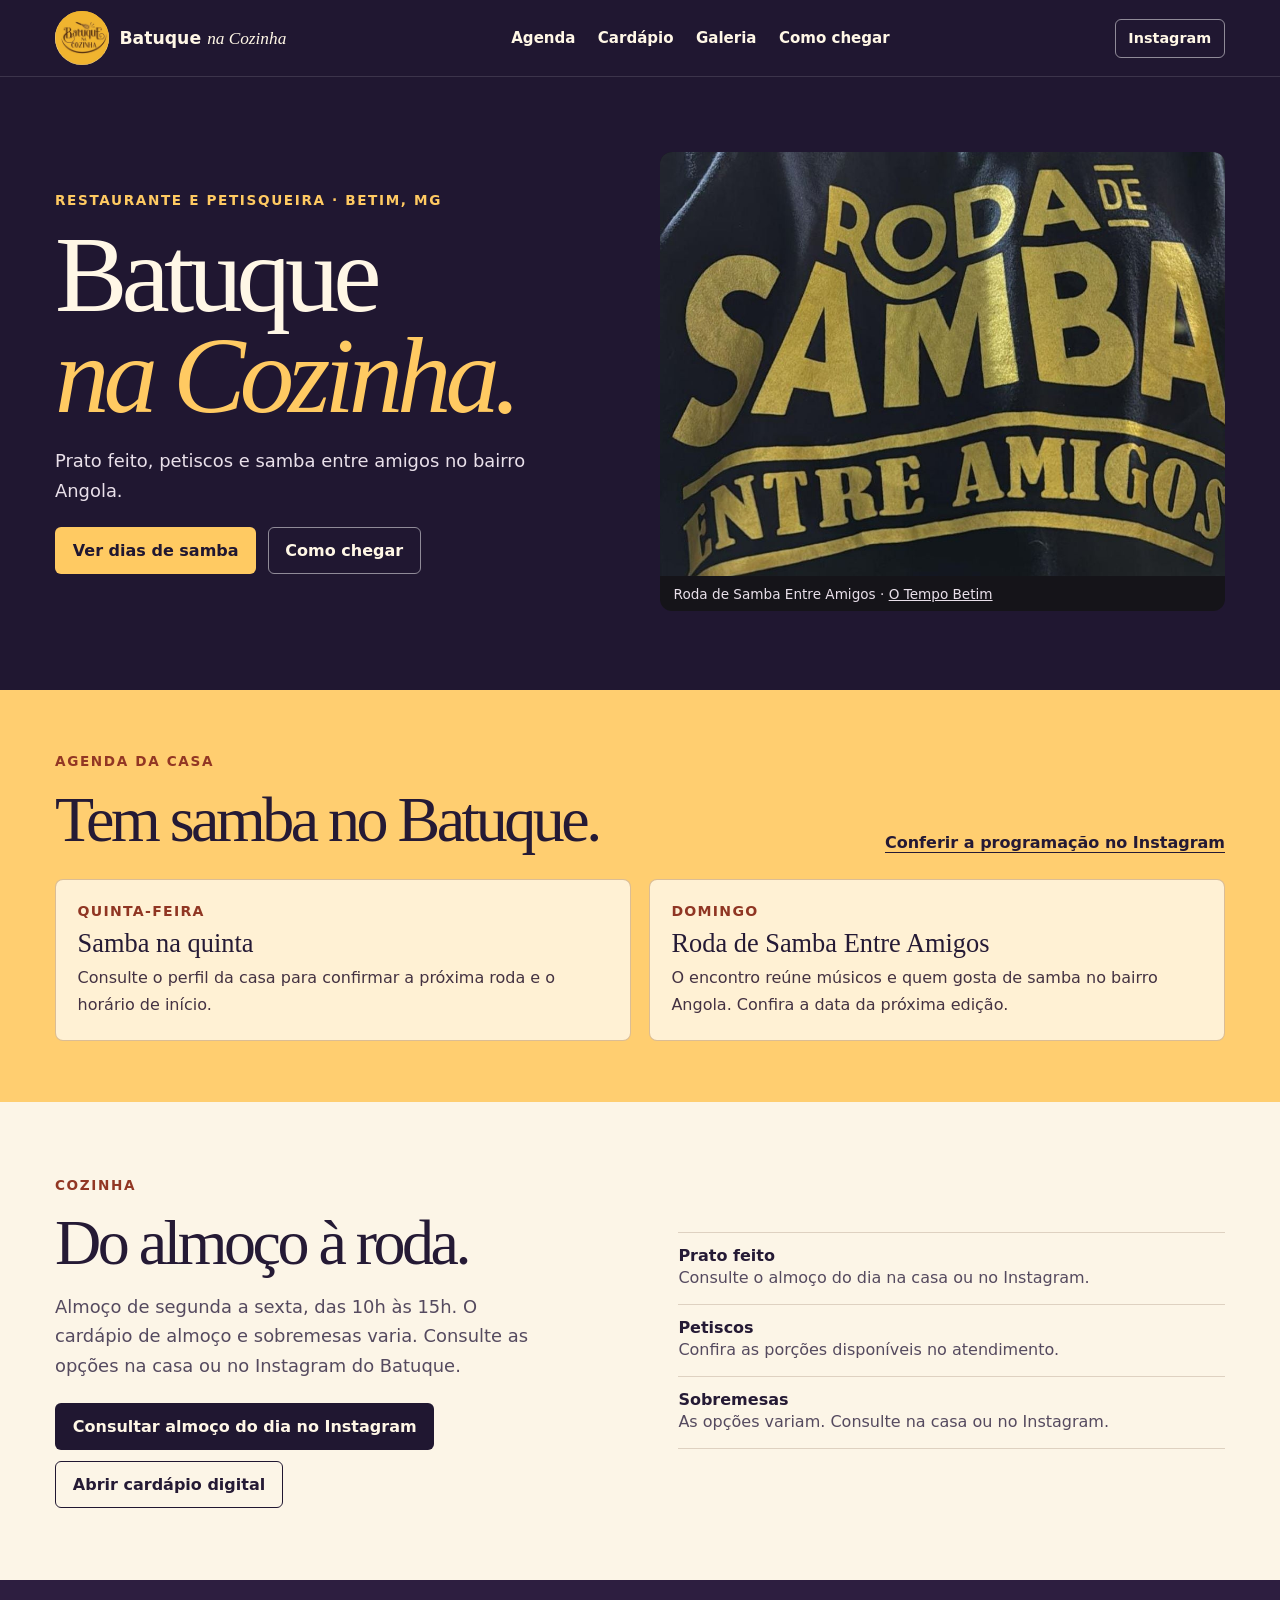
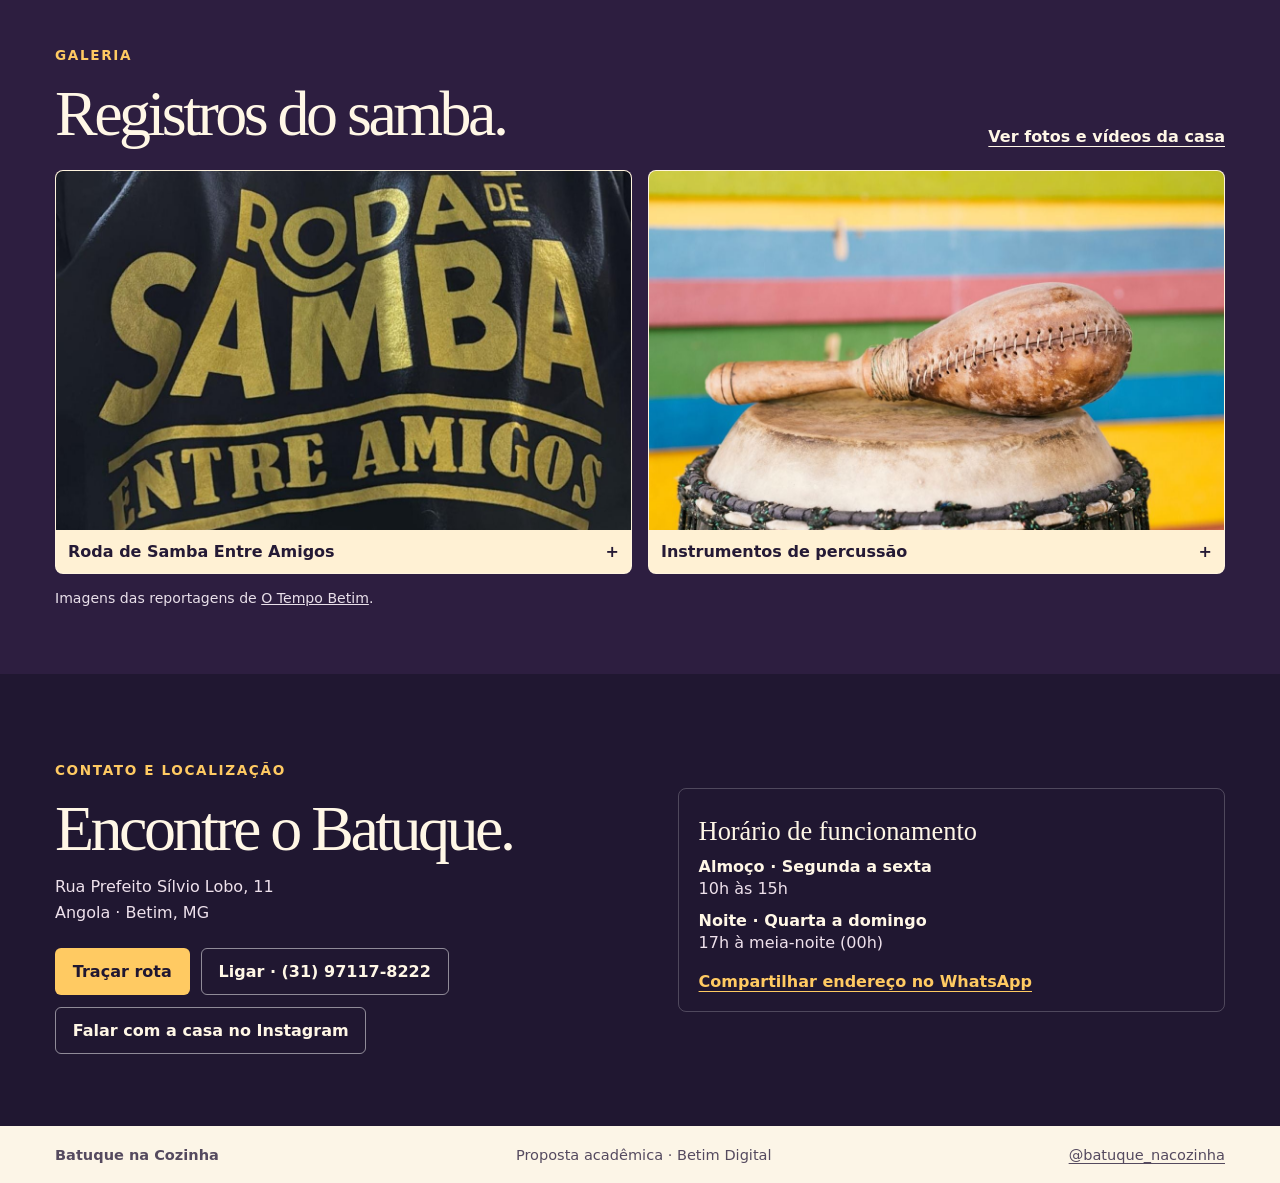
==== index.html @ e4aea6a5 "Adiciona o site do Batuque na Cozinha" ====
<!doctype html>
<html lang="pt-BR"><head><meta charset="utf-8"><meta name="viewport" content="width=device-width,initial-scale=1"><meta name="robots" content="noindex"><meta name="description" content="Batuque na Cozinha, restaurante e petisqueira no bairro Angola, em Betim. Conheça a roda de samba e veja como chegar."><title>Batuque na Cozinha | Samba e petiscos em Betim</title><link rel="stylesheet" href="styles.css"><script src="site.js" defer></script></head>
<body>
<a class="skip" href="#conteudo">Ir para o conteúdo</a>
<header><div class="shell nav">
<a href="#inicio" class="brand"><span class="emblem"><img src="assets/logo-batuque.png" width="720" height="1600" alt=""></span><span>Batuque <i>na Cozinha</i></span></a>
<nav aria-label="Menu principal"><a href="#agenda">Agenda</a><a href="cardapio.html">Cardápio</a><a href="#galeria">Galeria</a><a href="#visita">Como chegar</a></nav>
<a class="btn outlined header-instagram" href="https://www.instagram.com/batuque_nacozinha/">Instagram</a>
</div></header>
<main id="conteudo">
<section class="hero" id="inicio"><div class="shell hero-grid">
<div class="hero-copy"><p class="eyebrow">Restaurante e petisqueira · Betim, MG</p><h1>Batuque <em>na Cozinha.</em></h1><p class="lead">Prato feito, petiscos e samba entre amigos no bairro Angola.</p>
<div class="actions"><a class="btn primary" href="#agenda">Ver dias de samba</a><a class="btn outlined" href="#visita">Como chegar</a></div></div>
<figure class="hero-figure"><img src="assets/roda-0.jpg" width="1200" height="800" alt="Camiseta da Roda de Samba Entre Amigos com letras douradas" fetchpriority="high"><figcaption>Roda de Samba Entre Amigos · <a href="https://www.otempobetim.com.br/cultura/2026/8/27/roda-de-samba-entre-amigos-acontece-neste-domingo-em-betim.amp">O Tempo Betim</a></figcaption></figure>
</div></section>
<section class="agenda" id="agenda"><div class="shell">
<div class="section-head"><div><p class="eyebrow">Agenda da casa</p><h2>Tem samba no Batuque.</h2></div><a class="under" href="https://www.instagram.com/batuque_nacozinha/">Conferir a programação no Instagram</a></div>
<div class="days"><article><span class="day">Quinta-feira</span><h3>Samba na quinta</h3><p>Consulte o perfil da casa para confirmar a próxima roda e o horário de início.</p></article><article><span class="day">Domingo</span><h3>Roda de Samba Entre Amigos</h3><p>O encontro reúne músicos e quem gosta de samba no bairro Angola. Confira a data da próxima edição.</p></article></div>
</div></section>
<section class="shell kitchen" id="cozinha">
  <div>
    <p class="eyebrow">Cozinha</p><h2>Do almoço à roda.</h2>
    <p class="lead">Almoço de segunda a sexta, das 10h às 15h. O cardápio de almoço e sobremesas varia. Consulte as opções na casa ou no Instagram do Batuque.</p>
    <div class="actions">
      <a class="btn dark" href="https://www.instagram.com/batuque_nacozinha/">Consultar almoço do dia no Instagram</a>
      <a class="btn menu-outline" href="cardapio.html">Abrir cardápio digital</a>
    </div>
  </div>
  <dl class="menu-list"><div><dt>Prato feito</dt><dd>Consulte o almoço do dia na casa ou no Instagram.</dd></div><div><dt>Petiscos</dt><dd>Confira as porções disponíveis no atendimento.</dd></div><div><dt>Sobremesas</dt><dd>As opções variam. Consulte na casa ou no Instagram.</dd></div></dl>
</section>
<section class="gallery" id="galeria"><div class="shell"><div class="section-head"><div><p class="eyebrow">Galeria</p><h2>Registros do samba.</h2></div><a class="under" href="https://www.instagram.com/batuque_nacozinha/">Ver fotos e vídeos da casa</a></div>
<div class="photo-grid">
<button type="button" class="photo" data-caption="Roda de Samba Entre Amigos"><img src="assets/roda-0.jpg" width="1200" height="800" loading="lazy" alt="Estampa dourada da Roda de Samba Entre Amigos"><span>Roda de Samba Entre Amigos <b aria-hidden="true">+</b></span></button>
<button type="button" class="photo" data-caption="Instrumentos de percussão"><img src="assets/roda-1.jpg" width="1200" height="800" loading="lazy" alt="Instrumentos de percussão sobre fundo de madeira colorida"><span>Instrumentos de percussão <b aria-hidden="true">+</b></span></button>
</div><p class="credit">Imagens das reportagens de <a href="https://www.otempobetim.com.br/cultura/2025/10/2/roda-de-samba-entre-amigos-anima-domingo-no-bairro-angola">O Tempo Betim</a>.</p>
</div></section>
<section class="visit" id="visita"><div class="shell visit-grid"><div><p class="eyebrow">Contato e localização</p><h2>Encontre o Batuque.</h2><p>Rua Prefeito Sílvio Lobo, 11<br>Angola · Betim, MG</p><div class="actions"><a class="btn primary" href="https://www.google.com/maps/dir/?api=1&amp;destination=Rua+Prefeito+S%C3%ADlvio+Lobo+11%2C+Angola%2C+Betim+MG">Traçar rota</a><a class="btn outlined" href="tel:+5531971178222">Ligar · (31) 97117-8222</a><a class="btn outlined" href="https://www.instagram.com/batuque_nacozinha/">Falar com a casa no Instagram</a></div></div>
<div class="visit-info" id="horarios"><h3>Horário de funcionamento</h3>
<dl class="opening-hours">
            <div><dt>Almoço · Segunda a sexta</dt><dd><time datetime="10:00">10h</time> às <time datetime="15:00">15h</time></dd></div>
            <div><dt>Noite · Quarta a domingo</dt><dd><time datetime="17:00">17h</time> à <time datetime="00:00">meia-noite (00h)</time></dd></div>
          </dl>
<a class="under" href="https://wa.me/?text=Batuque%20na%20Cozinha%20%E2%80%94%20Rua%20Prefeito%20S%C3%ADlvio%20Lobo%2C%2011%2C%20Angola%2C%20Betim%2FMG">Compartilhar endereço no WhatsApp</a></div></div></section>
</main>
<footer><div class="shell footer"><strong>Batuque na Cozinha</strong><span>Proposta acadêmica · Betim Digital</span><a href="https://www.instagram.com/batuque_nacozinha/">@batuque_nacozinha</a></div></footer>
<dialog id="foto" aria-labelledby="legenda"><div class="dialog-head"><strong id="legenda"></strong><form method="dialog"><button class="btn dark">Fechar</button></form></div><img id="foto-ampliada" alt=""></dialog>
</body></html>
---- styles.css ----
:root{color-scheme:light;--dark:#201731;--deep:#2d1e40;--cream:#fcf5e7;--gold:#ffca62;--orange:#bd462f;--ink:#251a35;--muted:#554a5f;--line:#ded1c1;font-family:"Segoe UI",system-ui,sans-serif;background:var(--cream);color:var(--ink)}
*,*::before,*::after{box-sizing:border-box}body,h1,h2,h3,p,figure,dl,dd{margin:0}img{display:block;max-width:100%}p,dd{line-height:1.65}a{color:inherit}button{font:inherit}section[id]{scroll-margin-top:1rem}.shell{width:min(1170px,calc(100% - 3rem));margin-inline:auto}.skip{position:absolute;left:1rem;top:-6rem;padding:.7rem;background:white;z-index:3}.skip:focus{top:1rem}:focus-visible{outline:3px solid #b04f03;outline-offset:4px}
header{background:var(--dark);color:#fff7e6;border-bottom:1px solid #ffffff20}.nav{min-height:76px;display:flex;align-items:center;justify-content:space-between;gap:1rem}.brand{display:flex;align-items:center;gap:.65rem;font-weight:750;font-size:1.08rem;text-decoration:none}.brand i{font-family:Georgia,serif;font-weight:normal}.emblem{position:relative;display:block;flex:0 0 54px;width:54px;aspect-ratio:1;overflow:hidden;border-radius:50%;background:#f0b329}.emblem img{position:absolute;max-width:none;width:152.54%;height:auto;left:-26.27%;top:-119.7%}.nav nav{display:flex;flex-wrap:wrap;gap:1.4rem}.nav nav a{text-decoration:none;font-weight:650;font-size:.94rem}.nav nav a:hover{text-decoration:underline}
.btn{min-height:47px;padding:.68rem 1.05rem;border:1px solid transparent;border-radius:6px;display:inline-flex;justify-content:center;align-items:center;text-align:center;color:inherit;text-decoration:none;cursor:pointer;font-weight:750}.btn.primary{color:var(--dark);background:var(--gold)}.btn.primary:hover{background:#ffe0a0}.btn.outlined{border-color:#ffffff80;color:#fff7e6;background:transparent}.btn.outlined:hover{background:#ffffff13}.btn.dark{background:var(--dark);color:#fff7e6}.btn.dark:hover{background:#483452}.header-instagram{min-height:39px;padding:.42rem .8rem;font-size:.9rem}.actions{display:flex;flex-wrap:wrap;gap:.7rem;margin-top:1.35rem}
.hero{background:var(--dark);color:#fff7e6}.hero-grid{display:grid;grid-template-columns:1fr 1fr;gap:2.5rem;align-items:center;padding-block:4.7rem 4.9rem}.eyebrow{text-transform:uppercase;letter-spacing:.12em;font-size:.85rem;font-weight:780;color:#923724;margin-bottom:.9rem}.hero .eyebrow,.visit .eyebrow,.gallery .eyebrow{color:var(--gold)}h1,h2{font:normal clamp(2.7rem,5vw,4.7rem)/1.02 Georgia,serif;letter-spacing:-.055em}h1{font-size:clamp(4rem,8.5vw,7.6rem);line-height:.9}h1 em{display:block;color:var(--gold);margin-top:.2rem}.lead{font-size:1.12rem;max-width:44ch}.hero .lead{margin-top:1.3rem;color:#e9e0ea}.hero-figure{border-radius:12px;overflow:hidden;background:#151419}.hero-figure img{width:100%;height:auto;aspect-ratio:4/3;object-fit:cover}.hero-figure figcaption{padding:.6rem .85rem;color:#e9e0ea;font-size:.85rem}
.agenda{background:#ffce70;padding-block:3.8rem}.section-head{display:flex;justify-content:space-between;align-items:end;gap:1rem;flex-wrap:wrap}.under{font-weight:750;text-underline-offset:.25em}.days{display:grid;grid-template-columns:1fr 1fr;gap:1.1rem;margin-top:1.65rem}.days article{background:#fff1d4;border:1px solid #a3693263;border-radius:8px;padding:1.35rem}.day{color:#903623;text-transform:uppercase;font-weight:800;font-size:.88rem;letter-spacing:.09em}.days h3,.visit-info h3{font:normal 1.65rem/1.16 Georgia,serif;margin:.45rem 0}.days p{color:#443242}
.kitchen,.visit-grid{display:grid;grid-template-columns:1fr 1fr;gap:clamp(1.6rem,6vw,5rem);padding-block:4.5rem;align-items:center}.kitchen .lead{color:var(--muted);margin:1rem 0 1.4rem}.menu-list>div{border-top:1px solid var(--line);padding:.8rem 0}.menu-list>div:last-child{border-bottom:1px solid var(--line)}dt{font-weight:750}dd{color:var(--muted)}
.gallery{background:var(--deep);color:#fff7e6;padding-block:4rem}.photo-grid{display:grid;grid-template-columns:repeat(2,minmax(0,1fr));gap:1rem;margin-top:1.5rem}.photo{display:block;text-align:left;overflow:hidden;border:1px solid #ffffff38;border-radius:8px;background:#fff1d4;color:var(--ink);padding:0;cursor:pointer}.photo:hover{border-color:var(--gold)}.photo img{width:100%;aspect-ratio:16/10;height:auto;object-fit:cover}.photo>span{display:flex;justify-content:space-between;gap:.6rem;padding:.75rem;font-weight:700}.credit{font-size:.88rem;margin-top:.8rem;color:#e9e0ea}
.visit{background:var(--dark);color:#fff7e6}.visit p{margin-top:.8rem;color:#eee1ec}.visit-info{border:1px solid #ffffff36;border-radius:8px;padding:1.2rem}.visit-info a{display:inline-block;margin-top:1rem;color:var(--gold)}.footer{display:flex;justify-content:space-between;gap:.6rem 1rem;flex-wrap:wrap;padding-block:1.25rem;color:var(--muted);font-size:.91rem}.footer a{text-underline-offset:.2em}
dialog{width:min(850px,calc(100% - 2rem));max-height:92vh;background:var(--cream);border:0;border-radius:10px;padding:.85rem;color:var(--ink)}dialog::backdrop{background:#140c20dd}.dialog-head{display:flex;justify-content:space-between;gap:.6rem;align-items:center;margin-bottom:.7rem}#foto-ampliada{max-height:74vh;object-fit:contain;margin:auto}
@media(max-width:760px){.shell{width:calc(100% - 2rem)}.nav{flex-wrap:wrap;min-height:0;padding-block:.7rem;gap:.65rem}.nav nav{width:100%;order:3;gap:.7rem 1rem}.nav nav a{font-size:.9rem}.hero-grid,.kitchen,.visit-grid{grid-template-columns:1fr;gap:1.45rem;padding-block:2.45rem}.hero-figure img{aspect-ratio:16/10}h1{font-size:clamp(3.55rem,14vw,6rem)}.agenda,.gallery{padding-block:2.45rem}.days{grid-template-columns:1fr;gap:.7rem}.photo>span{font-size:.88rem}.footer{flex-direction:column}}
@media(max-width:355px){.header-instagram{display:none}.photo-grid{grid-template-columns:1fr}}
.opening-hours{display:grid;gap:.55rem;margin-top:.65rem}
.visit .opening-hours dd{color:#eee1ec}
.btn.menu-outline{border-color:var(--dark)}
.btn.menu-outline:hover{background:#f2e5cf}
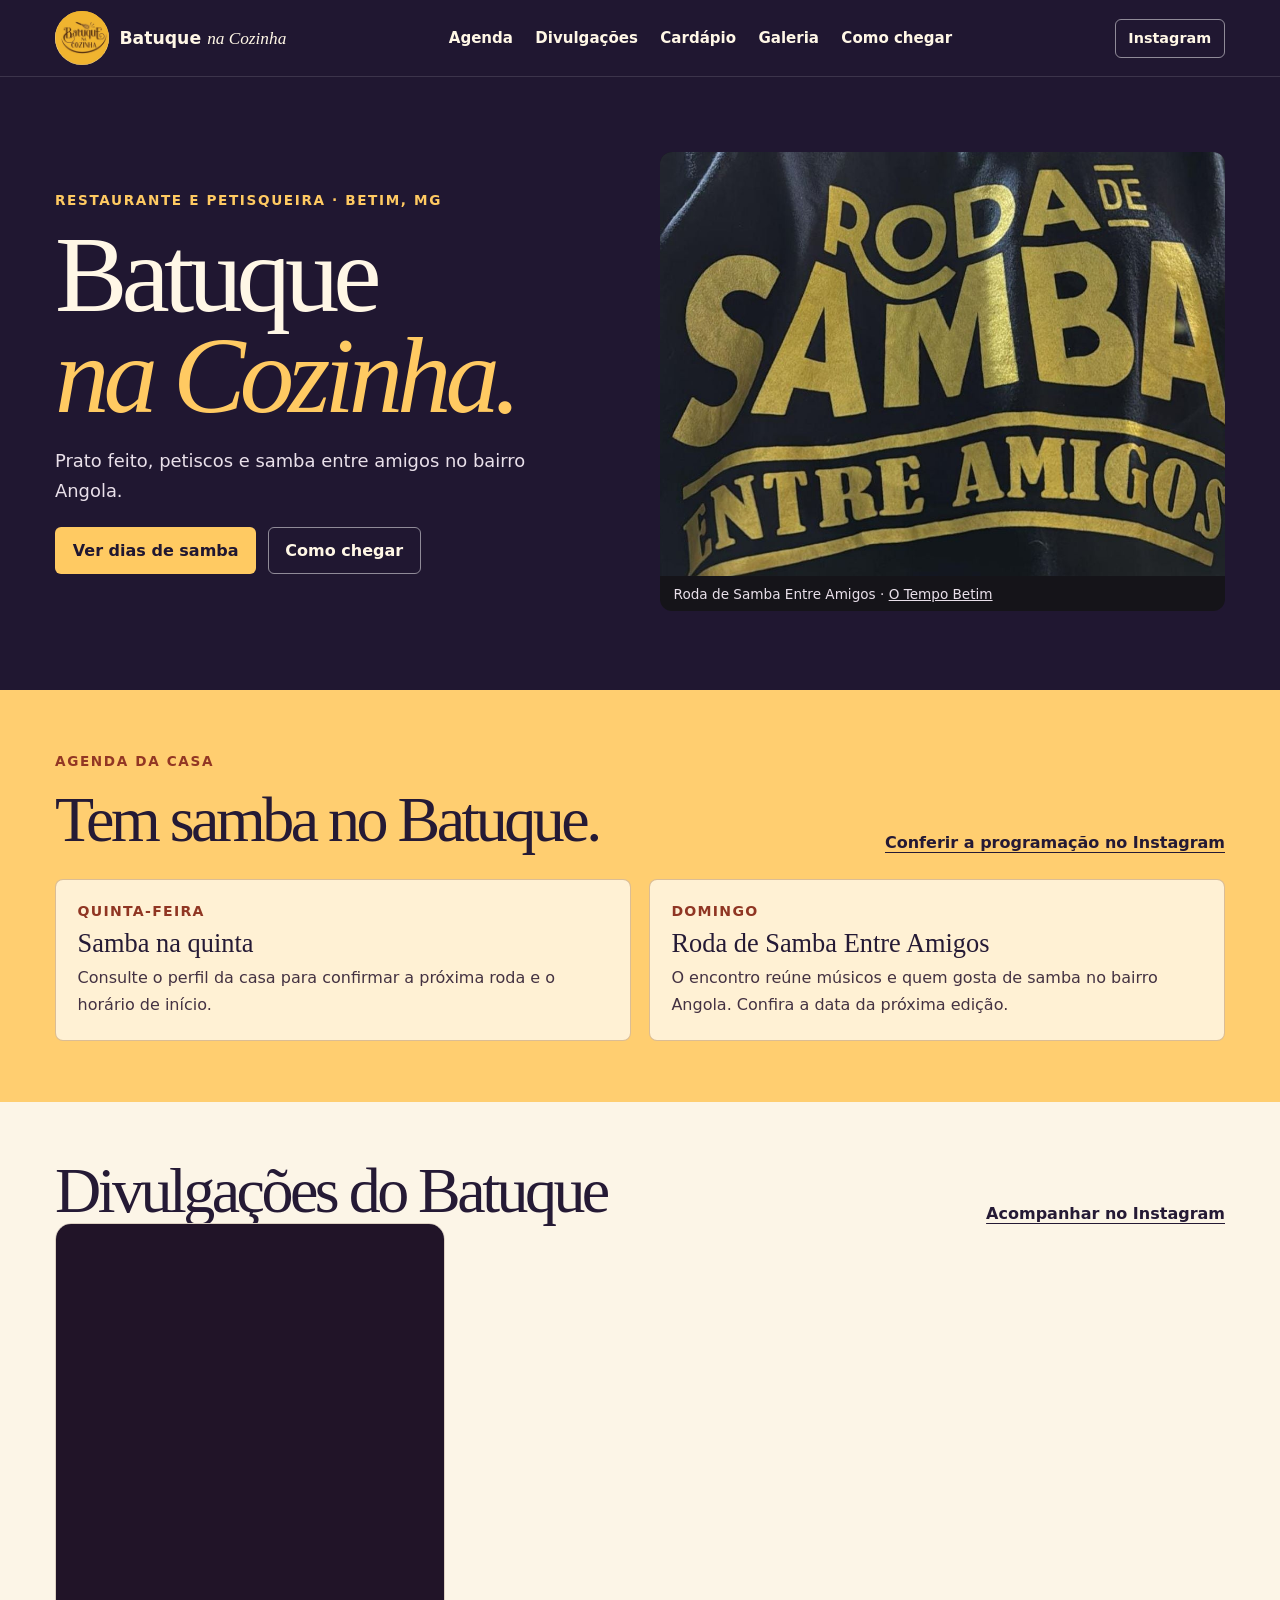
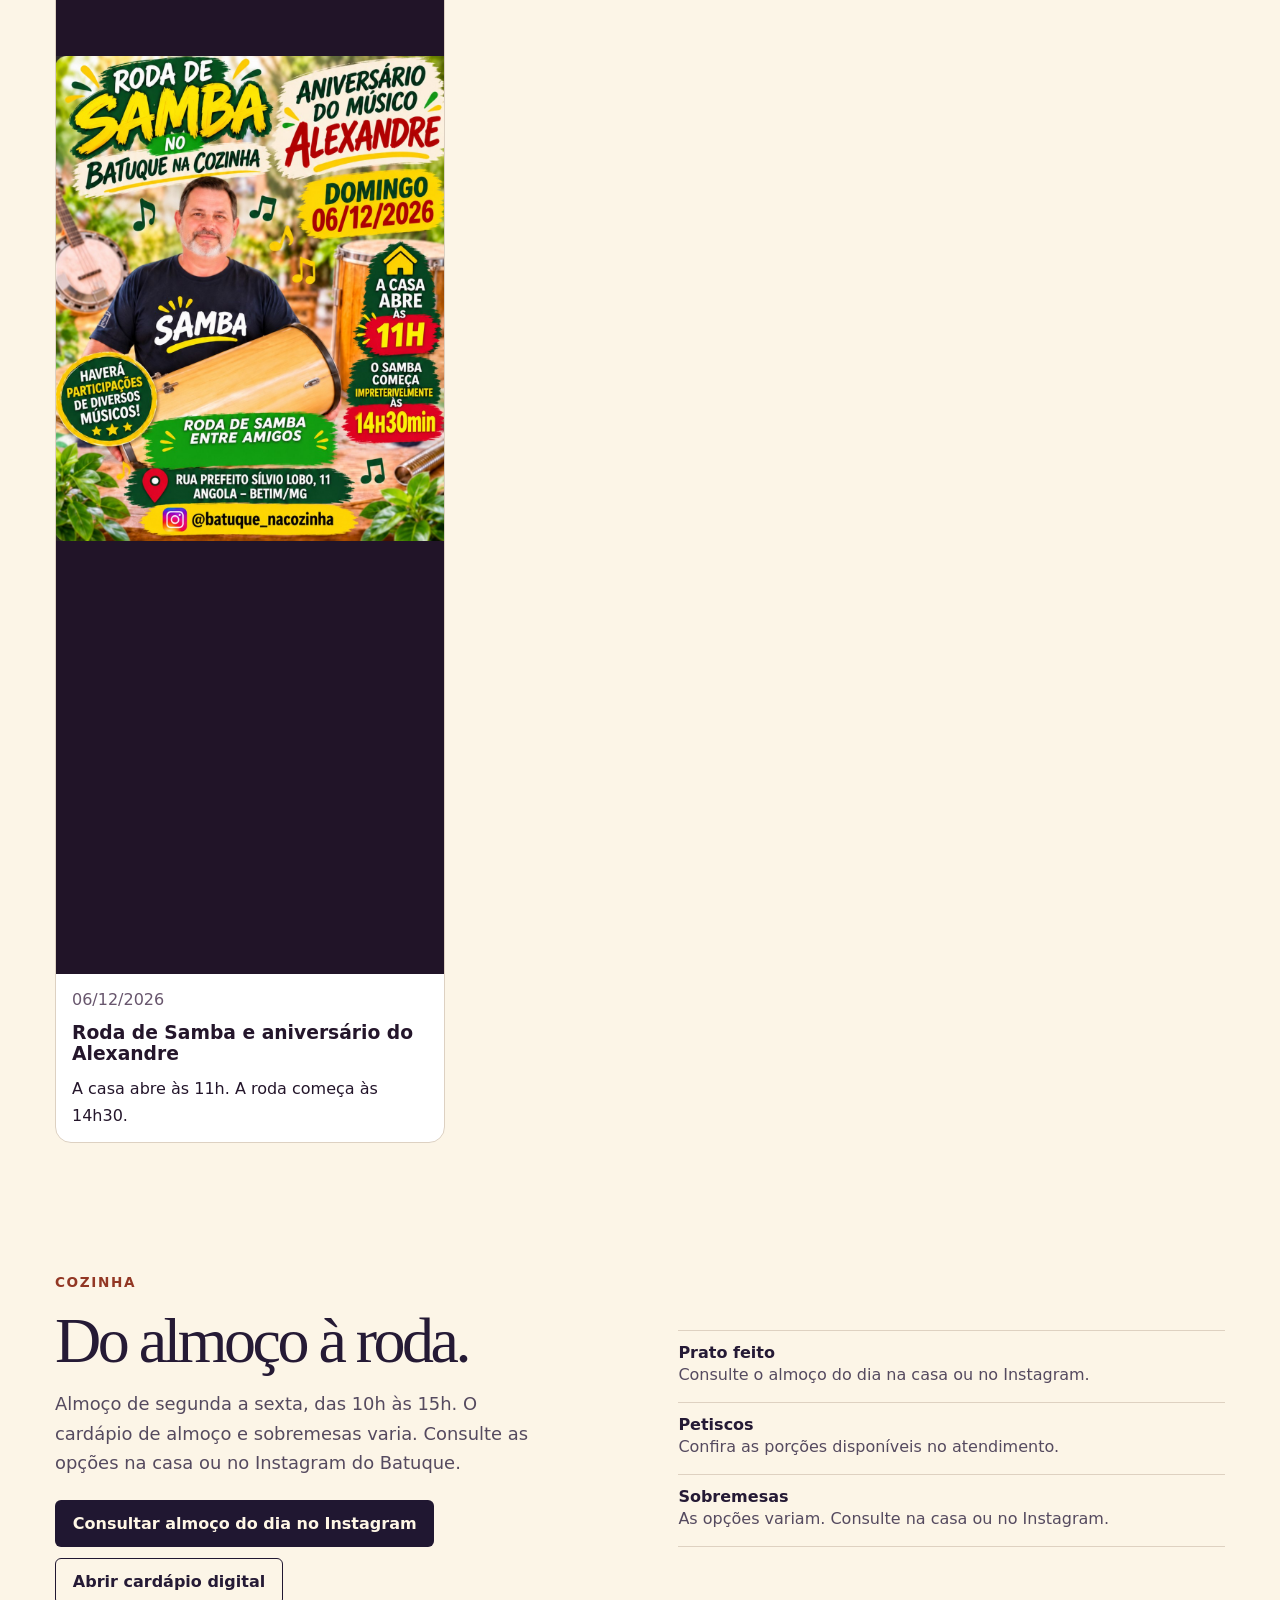
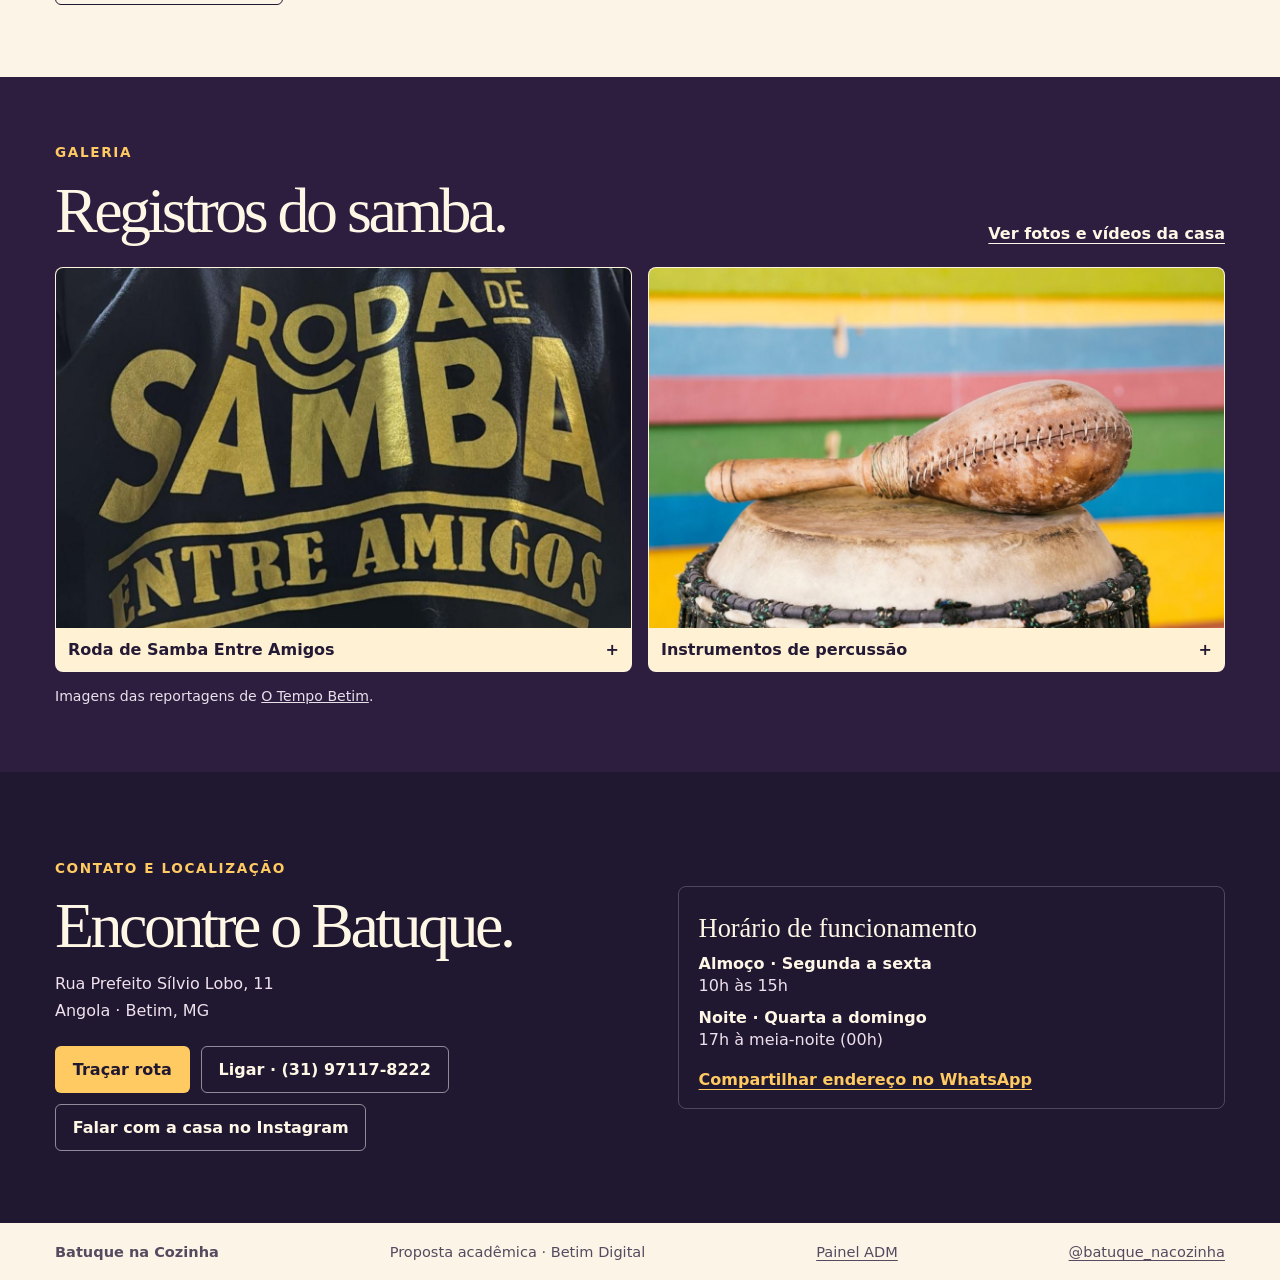
==== commit 621a7167: "Add files via upload" ====
--- a/index.html
+++ b/index.html
@@ -1,10 +1,10 @@
 <!doctype html>
-<html lang="pt-BR"><head><meta charset="utf-8"><meta name="viewport" content="width=device-width,initial-scale=1"><meta name="robots" content="noindex"><meta name="description" content="Batuque na Cozinha, restaurante e petisqueira no bairro Angola, em Betim. Conheça a roda de samba e veja como chegar."><title>Batuque na Cozinha | Samba e petiscos em Betim</title><link rel="stylesheet" href="styles.css"><script src="site.js" defer></script></head>
+<html lang="pt-BR"><head><meta charset="utf-8"><meta name="viewport" content="width=device-width,initial-scale=1"><meta name="robots" content="noindex"><meta name="description" content="Batuque na Cozinha, restaurante e petisqueira no bairro Angola, em Betim. Conheça a roda de samba e veja como chegar."><title>Batuque na Cozinha | Samba e petiscos em Betim</title><link rel="stylesheet" href="styles.css"><script src="site.js" defer></script><script src="divulgacoes.js" defer></script></head>
 <body>
 <a class="skip" href="#conteudo">Ir para o conteúdo</a>
 <header><div class="shell nav">
 <a href="#inicio" class="brand"><span class="emblem"><img src="assets/logo-batuque.png" width="720" height="1600" alt=""></span><span>Batuque <i>na Cozinha</i></span></a>
-<nav aria-label="Menu principal"><a href="#agenda">Agenda</a><a href="cardapio.html">Cardápio</a><a href="#galeria">Galeria</a><a href="#visita">Como chegar</a></nav>
+<nav aria-label="Menu principal"><a href="#agenda">Agenda</a><a href="#divulgacoes">Divulgações</a><a href="cardapio.html">Cardápio</a><a href="#galeria">Galeria</a><a href="#visita">Como chegar</a></nav>
 <a class="btn outlined header-instagram" href="https://www.instagram.com/batuque_nacozinha/">Instagram</a>
 </div></header>
 <main id="conteudo">
@@ -17,6 +17,13 @@
 <div class="section-head"><div><p class="eyebrow">Agenda da casa</p><h2>Tem samba no Batuque.</h2></div><a class="under" href="https://www.instagram.com/batuque_nacozinha/">Conferir a programação no Instagram</a></div>
 <div class="days"><article><span class="day">Quinta-feira</span><h3>Samba na quinta</h3><p>Consulte o perfil da casa para confirmar a próxima roda e o horário de início.</p></article><article><span class="day">Domingo</span><h3>Roda de Samba Entre Amigos</h3><p>O encontro reúne músicos e quem gosta de samba no bairro Angola. Confira a data da próxima edição.</p></article></div>
 </div></section>
+<section class="shell divulgacoes" id="divulgacoes">
+  <div class="section-head"><h2>Divulgações do Batuque</h2><a class="under" href="https://www.instagram.com/batuque_nacozinha/">Acompanhar no Instagram</a></div>
+  <div id="feed" class="feed">
+    <article><a href="assets/samba-06-12.jpg"><img src="assets/samba-06-12.jpg" width="1080" height="1350" loading="lazy" alt="Cartaz da roda de samba de 6 de dezembro"></a>
+    <time datetime="2026-12-06">06/12/2026</time><h3>Roda de Samba e aniversário do Alexandre</h3><p>A casa abre às 11h. A roda começa às 14h30.</p></article>
+  </div>
+</section>
 <section class="shell kitchen" id="cozinha">
   <div>
     <p class="eyebrow">Cozinha</p><h2>Do almoço à roda.</h2>
@@ -42,6 +49,7 @@
           </dl>
 <a class="under" href="https://wa.me/?text=Batuque%20na%20Cozinha%20%E2%80%94%20Rua%20Prefeito%20S%C3%ADlvio%20Lobo%2C%2011%2C%20Angola%2C%20Betim%2FMG">Compartilhar endereço no WhatsApp</a></div></div></section>
 </main>
-<footer><div class="shell footer"><strong>Batuque na Cozinha</strong><span>Proposta acadêmica · Betim Digital</span><a href="https://www.instagram.com/batuque_nacozinha/">@batuque_nacozinha</a></div></footer>
+<footer><div class="shell footer"><strong>Batuque na Cozinha</strong><span>Proposta acadêmica · Betim Digital</span><a href="admin.html">Painel ADM</a><a href="https://www.instagram.com/batuque_nacozinha/">@batuque_nacozinha</a></div></footer>
 <dialog id="foto" aria-labelledby="legenda"><div class="dialog-head"><strong id="legenda"></strong><form method="dialog"><button class="btn dark">Fechar</button></form></div><img id="foto-ampliada" alt=""></dialog>
 </body></html>
+
--- a/styles.css
+++ b/styles.css
@@ -15,3 +15,14 @@
 .btn.menu-outline{border-color:var(--dark)}
 .btn.menu-outline:hover{background:#f2e5cf}
 
+.divulgacoes,.admin-page{padding-block:3.5rem}
+.feed{display:grid;grid-template-columns:repeat(auto-fit,minmax(min(100%,250px),1fr));gap:1.5rem}
+.feed article{max-width:390px;border-radius:1rem;overflow:hidden;background:#fff;color:#24162b;border:1px solid #ddd1c2}
+.feed img,.admin-preview img{display:block;width:100%;aspect-ratio:4/5;object-fit:contain;background:#211428}
+.feed h3,.feed p,.feed time{margin:0 1rem .8rem}
+.feed time{display:block;margin-top:1rem;color:#68566d}
+.admin-page{max-width:780px}
+.admin-form,.admin-fields{display:grid;gap:.7rem}
+.admin-form input,.admin-form textarea,.admin-form select{display:block;width:100%;padding:.65rem;margin:.2rem 0 .4rem;font:inherit;border:1px solid #786579;border-radius:.4rem}
+.admin-preview{width:min(100%,240px)}
+.admin-page [hidden]{display:none}
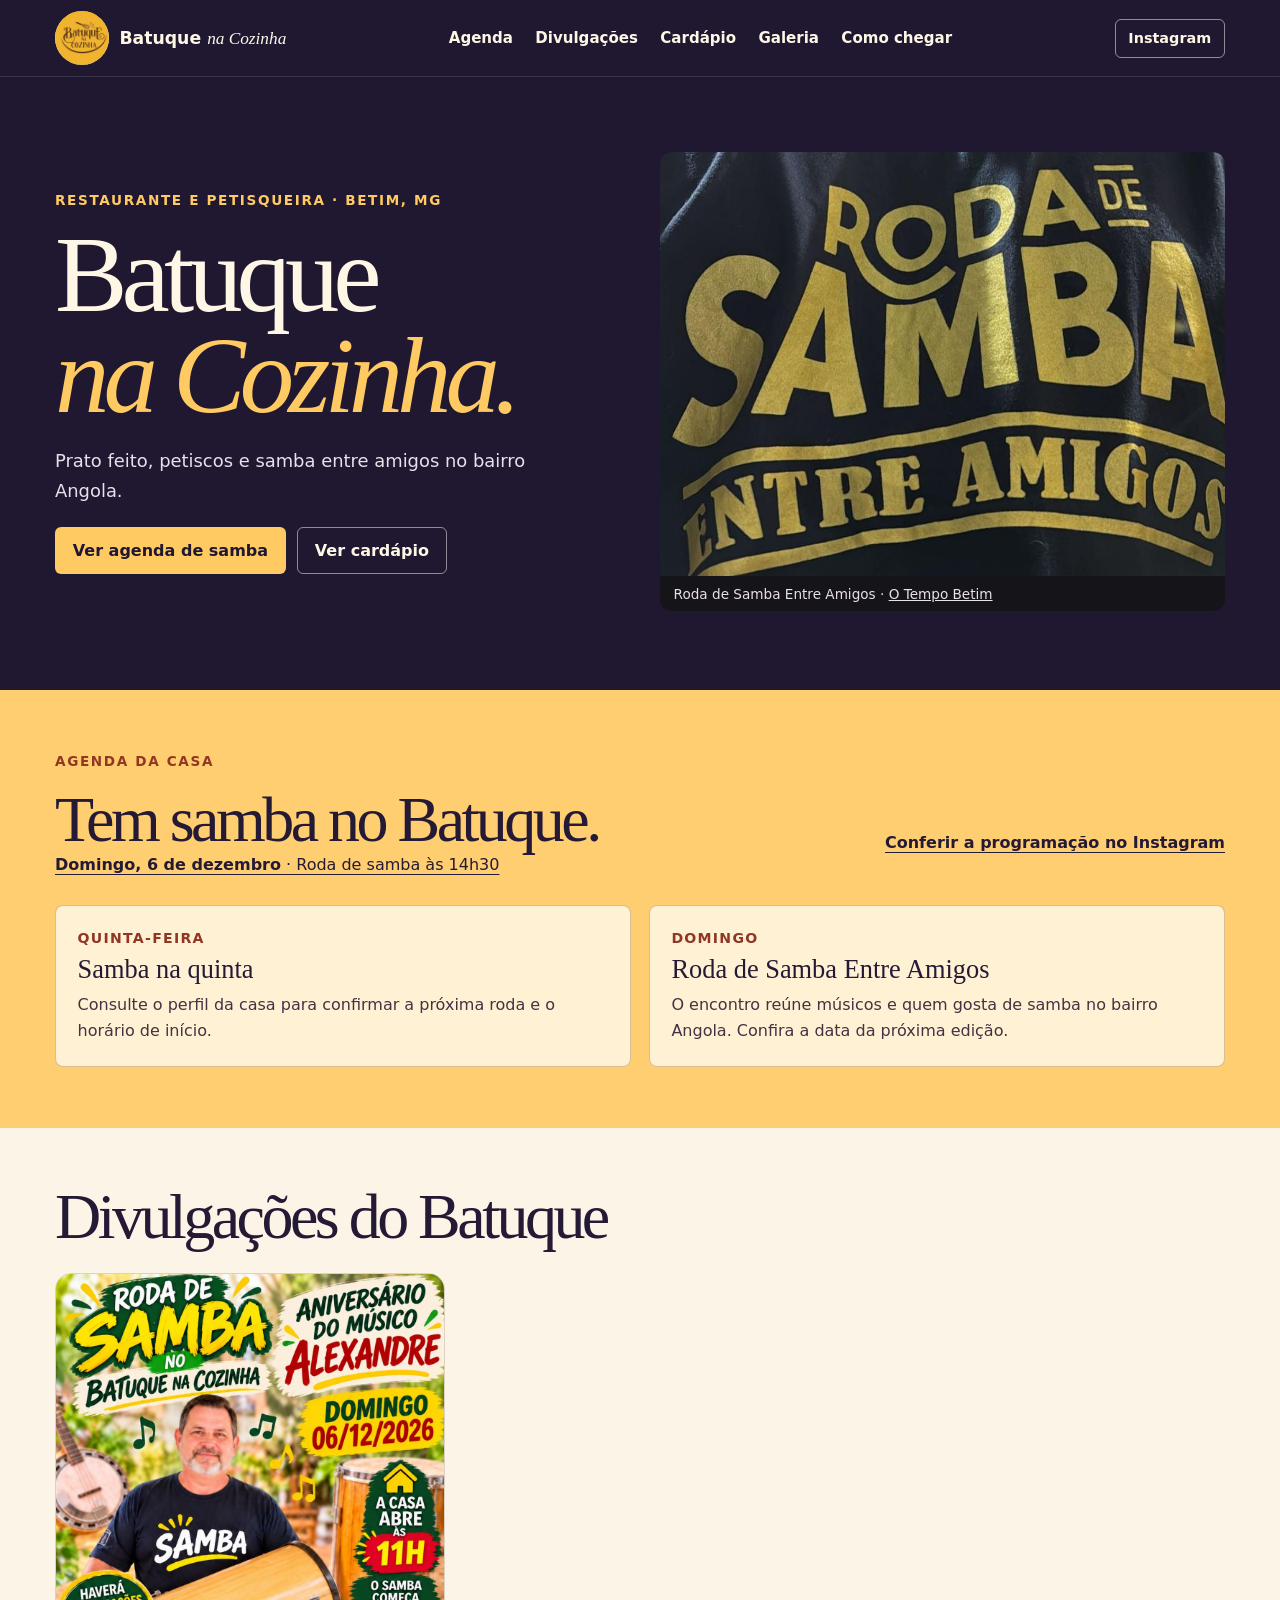
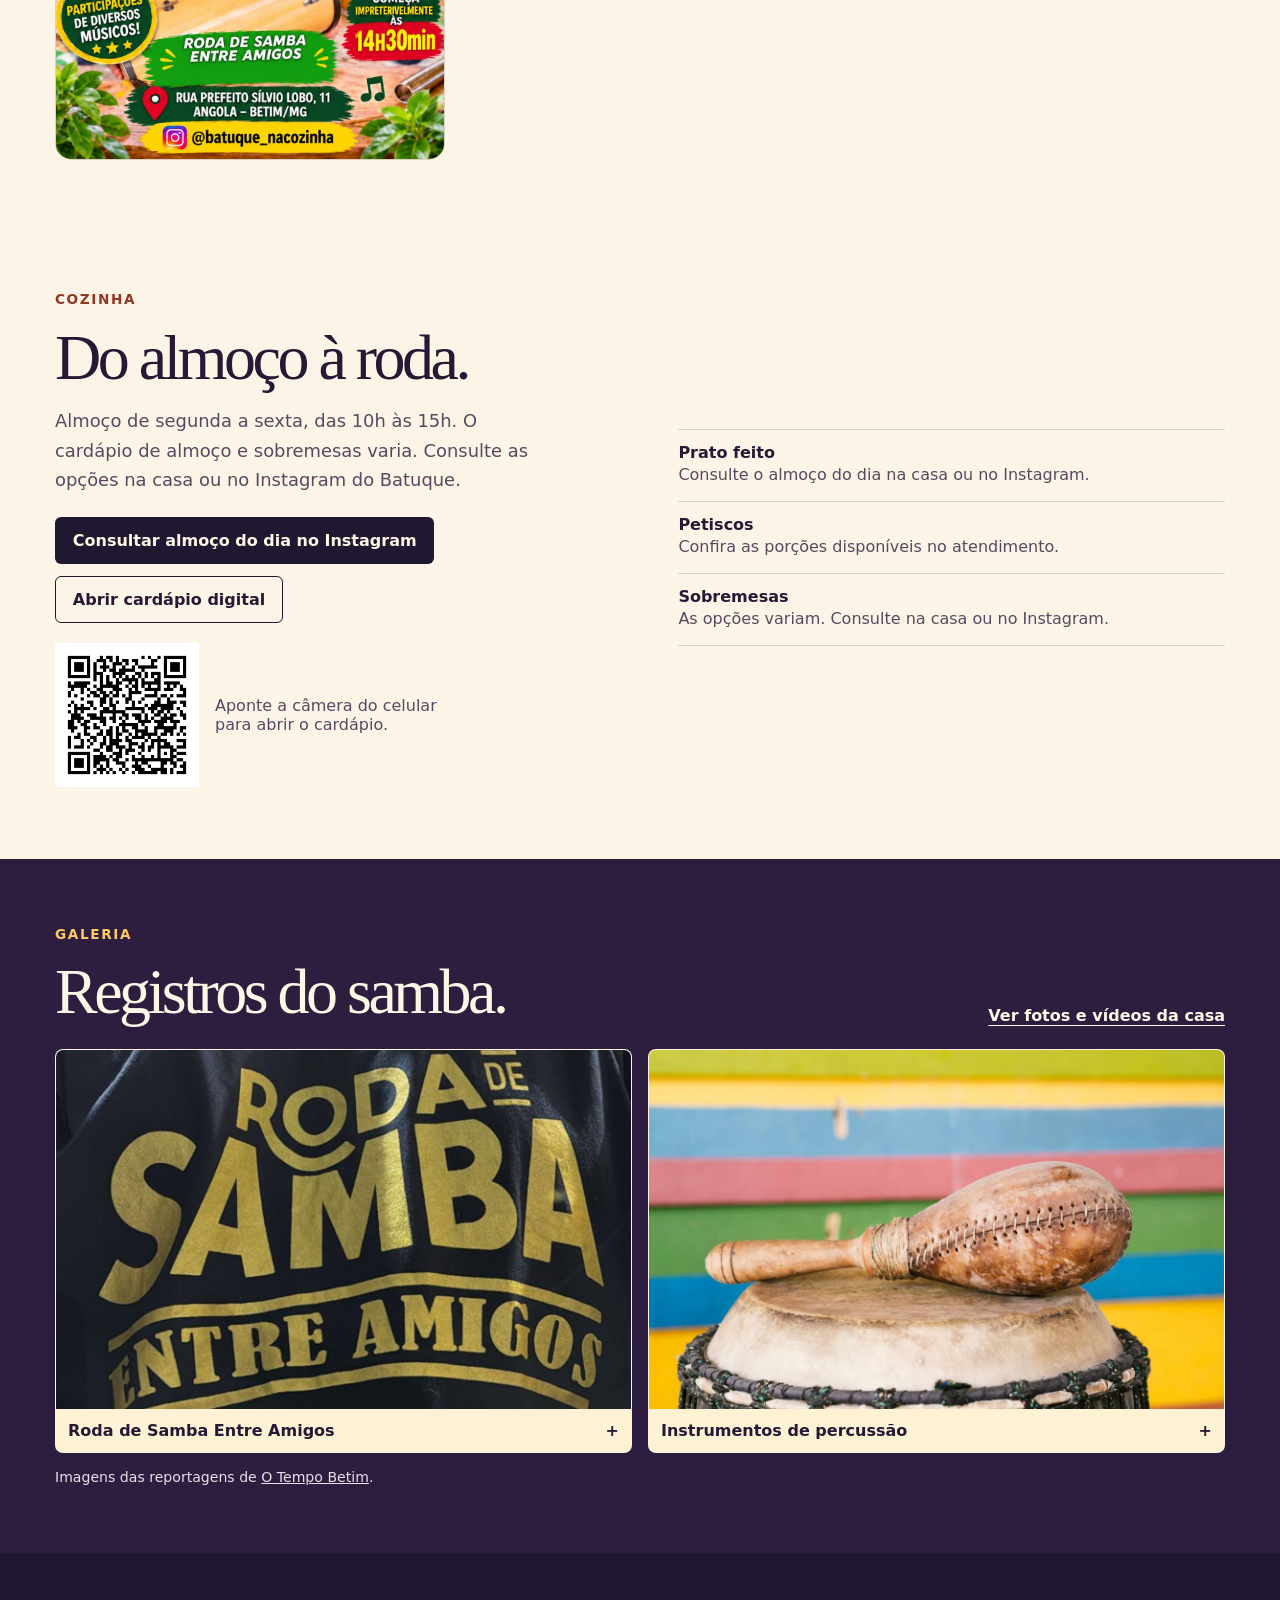
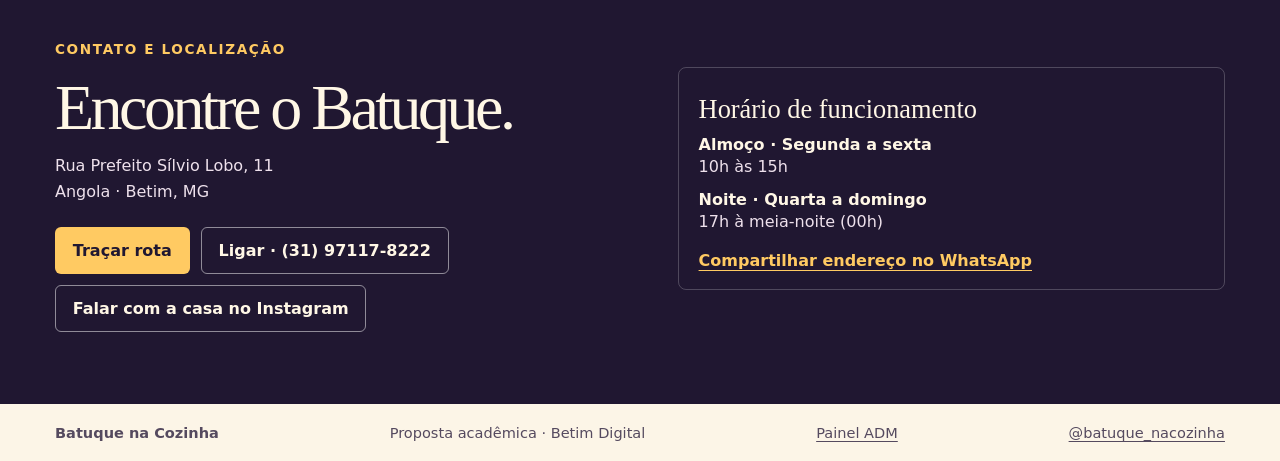
==== commit 40394a3b: "Atualiza cardápio, campanha e QR Code" ====
--- a/index.html
+++ b/index.html
@@ -10,18 +10,17 @@
 <main id="conteudo">
 <section class="hero" id="inicio"><div class="shell hero-grid">
 <div class="hero-copy"><p class="eyebrow">Restaurante e petisqueira · Betim, MG</p><h1>Batuque <em>na Cozinha.</em></h1><p class="lead">Prato feito, petiscos e samba entre amigos no bairro Angola.</p>
-<div class="actions"><a class="btn primary" href="#agenda">Ver dias de samba</a><a class="btn outlined" href="#visita">Como chegar</a></div></div>
+<div class="actions"><a class="btn primary" href="#agenda">Ver agenda de samba</a><a class="btn outlined" href="cardapio.html">Ver cardápio</a></div></div>
 <figure class="hero-figure"><img src="assets/roda-0.jpg" width="1200" height="800" alt="Camiseta da Roda de Samba Entre Amigos com letras douradas" fetchpriority="high"><figcaption>Roda de Samba Entre Amigos · <a href="https://www.otempobetim.com.br/cultura/2026/8/27/roda-de-samba-entre-amigos-acontece-neste-domingo-em-betim.amp">O Tempo Betim</a></figcaption></figure>
 </div></section>
 <section class="agenda" id="agenda"><div class="shell">
 <div class="section-head"><div><p class="eyebrow">Agenda da casa</p><h2>Tem samba no Batuque.</h2></div><a class="under" href="https://www.instagram.com/batuque_nacozinha/">Conferir a programação no Instagram</a></div>
-<div class="days"><article><span class="day">Quinta-feira</span><h3>Samba na quinta</h3><p>Consulte o perfil da casa para confirmar a próxima roda e o horário de início.</p></article><article><span class="day">Domingo</span><h3>Roda de Samba Entre Amigos</h3><p>O encontro reúne músicos e quem gosta de samba no bairro Angola. Confira a data da próxima edição.</p></article></div>
+<p class="next-event"><a href="#divulgacoes"><strong>Domingo, 6 de dezembro</strong> · Roda de samba às 14h30</a></p><div class="days"><article><span class="day">Quinta-feira</span><h3>Samba na quinta</h3><p>Consulte o perfil da casa para confirmar a próxima roda e o horário de início.</p></article><article><span class="day">Domingo</span><h3>Roda de Samba Entre Amigos</h3><p>O encontro reúne músicos e quem gosta de samba no bairro Angola. Confira a data da próxima edição.</p></article></div>
 </div></section>
-<section class="shell divulgacoes" id="divulgacoes">
-  <div class="section-head"><h2>Divulgações do Batuque</h2><a class="under" href="https://www.instagram.com/batuque_nacozinha/">Acompanhar no Instagram</a></div>
+<section class="shell divulgacoes" id="divulgacoes" aria-labelledby="divulgacoes-titulo">
+  <h2 id="divulgacoes-titulo">Divulgações do Batuque</h2>
   <div id="feed" class="feed">
-    <article><a href="assets/samba-06-12.jpg"><img src="assets/samba-06-12.jpg" width="1080" height="1350" loading="lazy" alt="Cartaz da roda de samba de 6 de dezembro"></a>
-    <time datetime="2026-12-06">06/12/2026</time><h3>Roda de Samba e aniversário do Alexandre</h3><p>A casa abre às 11h. A roda começa às 14h30.</p></article>
+    <article><a href="assets/samba-06-12.jpg"><img src="assets/samba-06-12.jpg" width="1080" height="1350" loading="lazy" alt="Cartaz da roda de samba e aniversário do Alexandre em 6 de dezembro de 2026. A casa abre às 11h e a roda começa às 14h30."></a></article>
   </div>
 </section>
 <section class="shell kitchen" id="cozinha">
@@ -30,8 +29,12 @@
     <p class="lead">Almoço de segunda a sexta, das 10h às 15h. O cardápio de almoço e sobremesas varia. Consulte as opções na casa ou no Instagram do Batuque.</p>
     <div class="actions">
       <a class="btn dark" href="https://www.instagram.com/batuque_nacozinha/">Consultar almoço do dia no Instagram</a>
-      <a class="btn menu-outline" href="cardapio.html">Abrir cardápio digital</a>
-    </div>
+      <a class="btn menu-outline" href="cardapio.html">Abrir cardápio digital</a>
+      </div>
+      <figure class="cardapio-qr">
+        <a href="cardapio.html"><img src="assets/qr-cardapio.png" width="720" height="720" alt="QR Code para abrir o cardápio digital" loading="lazy"></a>
+        <figcaption>Aponte a câmera do celular para abrir o cardápio.</figcaption>
+      </figure>
   </div>
   <dl class="menu-list"><div><dt>Prato feito</dt><dd>Consulte o almoço do dia na casa ou no Instagram.</dd></div><div><dt>Petiscos</dt><dd>Confira as porções disponíveis no atendimento.</dd></div><div><dt>Sobremesas</dt><dd>As opções variam. Consulte na casa ou no Instagram.</dd></div></dl>
 </section>
@@ -52,4 +55,3 @@
 <footer><div class="shell footer"><strong>Batuque na Cozinha</strong><span>Proposta acadêmica · Betim Digital</span><a href="admin.html">Painel ADM</a><a href="https://www.instagram.com/batuque_nacozinha/">@batuque_nacozinha</a></div></footer>
 <dialog id="foto" aria-labelledby="legenda"><div class="dialog-head"><strong id="legenda"></strong><form method="dialog"><button class="btn dark">Fechar</button></form></div><img id="foto-ampliada" alt=""></dialog>
 </body></html>
-
--- a/styles.css
+++ b/styles.css
@@ -18,7 +18,8 @@
 .divulgacoes,.admin-page{padding-block:3.5rem}
 .feed{display:grid;grid-template-columns:repeat(auto-fit,minmax(min(100%,250px),1fr));gap:1.5rem}
 .feed article{max-width:390px;border-radius:1rem;overflow:hidden;background:#fff;color:#24162b;border:1px solid #ddd1c2}
-.feed img,.admin-preview img{display:block;width:100%;aspect-ratio:4/5;object-fit:contain;background:#211428}
+.feed img{display:block;width:100%;height:auto}
+.admin-preview img{display:block;width:100%;aspect-ratio:4/5;object-fit:contain;background:#211428}
 .feed h3,.feed p,.feed time{margin:0 1rem .8rem}
 .feed time{display:block;margin-top:1rem;color:#68566d}
 .admin-page{max-width:780px}
@@ -26,3 +27,6 @@
 .admin-form input,.admin-form textarea,.admin-form select{display:block;width:100%;padding:.65rem;margin:.2rem 0 .4rem;font:inherit;border:1px solid #786579;border-radius:.4rem}
 .admin-preview{width:min(100%,240px)}
 .admin-page [hidden]{display:none}
+.next-event{margin:0 0 1.5rem}.next-event a{color:inherit;text-underline-offset:.22em}.next-event a:focus-visible{outline:2px solid currentColor;outline-offset:4px}
+.divulgacoes h2{margin-bottom:1.5rem}
+.cardapio-qr{display:flex;flex-wrap:wrap;align-items:center;gap:.75rem 1rem;margin-top:1.25rem;color:var(--muted)}.cardapio-qr img{width:9rem;height:auto}.cardapio-qr figcaption{max-width:14rem}
